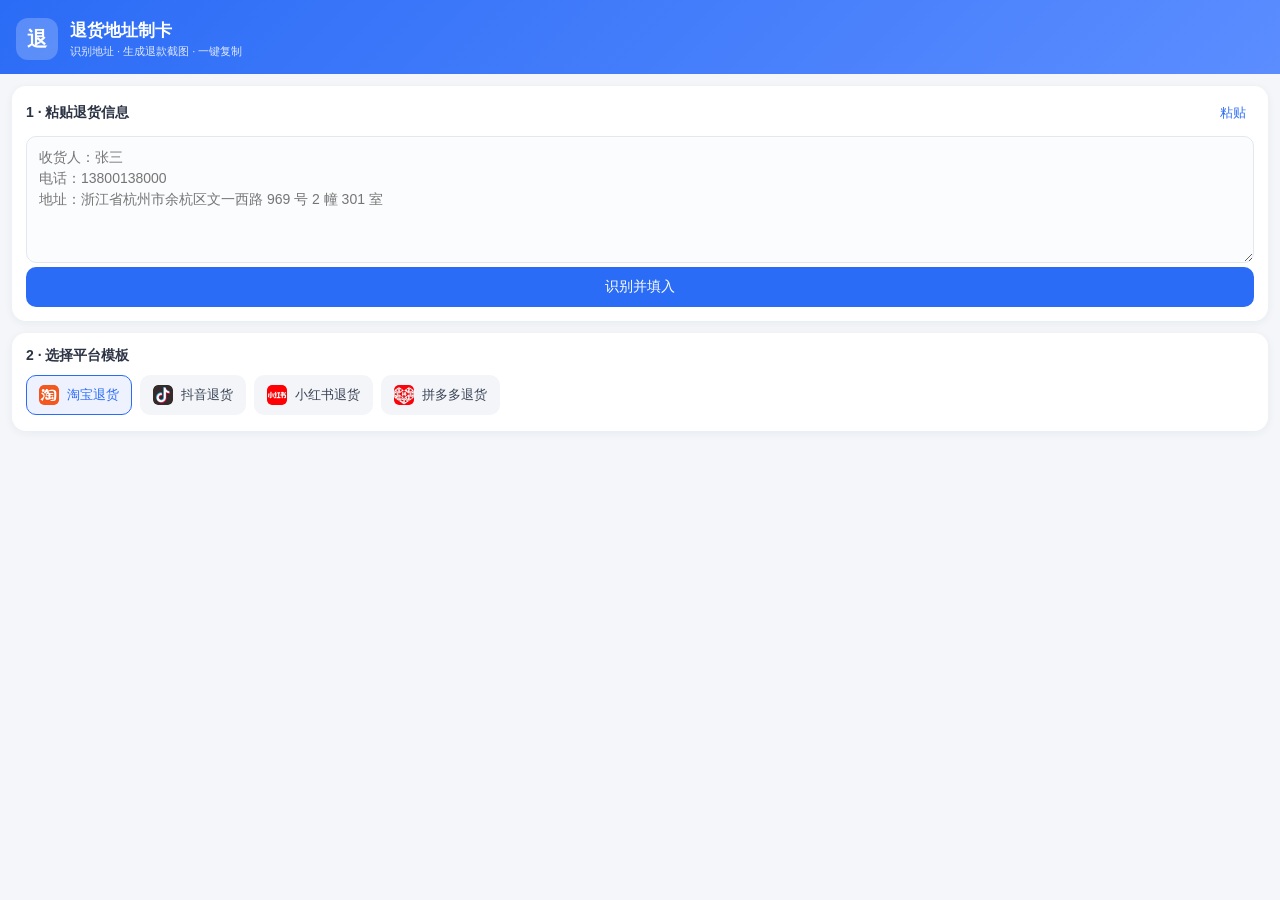
==== app/assets/www/index.html @ 04de7273 "feat: RetCard 1.0 - offline return-address card generator" ====
<!DOCTYPE html>
<html lang="zh-CN">
<head>
<meta charset="utf-8">
<meta name="viewport" content="width=device-width, initial-scale=1, maximum-scale=1, viewport-fit=cover">
<title>退货地址制卡</title>
<link rel="stylesheet" href="style.css">
</head>
<body>

<header class="topbar">
  <div class="logo">退</div>
  <div class="titles">
    <h1>退货地址制卡</h1>
    <p>识别地址 · 生成退款截图 · 一键复制</p>
  </div>
</header>

<main>
  <section class="card">
    <div class="card-head">
      <h2>1 · 粘贴退货信息</h2>
      <button id="btnPaste" class="ghost">粘贴</button>
    </div>
    <textarea id="rawText" rows="5" placeholder="收货人：张三&#10;电话：13800138000&#10;地址：浙江省杭州市余杭区文一西路 969 号 2 幢 301 室"></textarea>
    <button id="btnParse" class="primary">识别并填入</button>
  </section>

  <section class="card">
    <div class="card-head"><h2>2 · 选择平台模板</h2></div>
    <div id="platformList" class="chips"></div>
  </section>

  <section id="parsedCard" class="card hidden">
    <div class="card-head"><h2>3 · 核对信息</h2></div>
    <label>姓名<input id="fName" type="text" placeholder="张三"></label>
    <label>电话<input id="fPhone" type="tel" placeholder="13800138000"></label>
    <label>地址<textarea id="fAddress" rows="3" placeholder="省市区 + 详细门牌"></textarea></label>
    <div class="row">
      <button id="btnGenerate" class="primary grow">生成退款截图</button>
      <button id="btnCopy" class="secondary">复制地址</button>
    </div>
  </section>

  <section id="preview" class="card hidden">
    <div class="card-head">
      <h2 id="previewHint">预览</h2>
      <button id="btnSave" class="primary small">保存到相册</button>
    </div>
    <div class="canvas-wrap"><canvas id="canvas" class="hidden"></canvas></div>
  </section>
</main>

<div id="toast" class="toast"></div>

<script src="images.js"></script>
<script src="templates.js"></script>
<script src="app.js"></script>
</body>
</html>
---- app/assets/www/style.css ----
* { box-sizing: border-box; -webkit-tap-highlight-color: transparent; }
html, body { margin: 0; padding: 0; width: 100%; max-width: 100%; overflow-x: hidden;
  background: #f4f6f9; color: #1b1f28;
  font-family: -apple-system, "PingFang SC", "Noto Sans CJK SC", "Microsoft YaHei", sans-serif; }
body { padding-bottom: 32px; }

.topbar { display: flex; align-items: center; gap: 12px; padding: 18px 16px 14px;
  background: linear-gradient(135deg, #2b6cf6, #5b8dff); color: #fff;
  padding-top: calc(18px + env(safe-area-inset-top)); }
.topbar .logo { width: 42px; height: 42px; border-radius: 12px; background: rgba(255,255,255,.22);
  display: flex; align-items: center; justify-content: center; font-size: 20px; font-weight: 700; }
.topbar h1 { margin: 0; font-size: 17px; font-weight: 600; }
.topbar p { margin: 2px 0 0; font-size: 11px; opacity: .85; }

main { padding: 12px; display: flex; flex-direction: column; gap: 12px; width: 100%; max-width: 100%; }
.card { background: #fff; border-radius: 14px; padding: 14px; box-shadow: 0 2px 10px rgba(23,43,77,.06); min-width: 0; }
.card.hidden, .hidden { display: none; }
.card-head { display: flex; align-items: center; justify-content: space-between; margin-bottom: 10px; }
.card-head h2 { margin: 0; font-size: 14px; font-weight: 600; color: #2b3344; }

textarea, input[type=text], input[type=tel] { width: 100%; border: 1px solid #e3e8ef; border-radius: 10px;
  padding: 10px 12px; font-size: 14px; color: #1b1f28; background: #fbfcfe; outline: none;
  font-family: inherit; line-height: 1.5; resize: vertical; }
textarea:focus, input:focus { border-color: #2b6cf6; background: #fff; }
label { display: block; font-size: 12px; color: #6b7488; margin-bottom: 10px; }
label input, label textarea { margin-top: 6px; font-size: 14px; color: #1b1f28; }

button { border: 0; border-radius: 10px; font-size: 14px; font-family: inherit; cursor: pointer; }
button:active { transform: scale(.985); }
.primary { background: #2b6cf6; color: #fff; padding: 11px 16px; width: 100%; font-weight: 500; }
.primary.small { width: auto; padding: 8px 14px; font-size: 13px; }
.secondary { background: #eef2ff; color: #2b6cf6; padding: 11px 16px; font-weight: 500; }
.ghost { background: transparent; color: #2b6cf6; font-size: 13px; padding: 4px 8px; }
.row { display: flex; gap: 10px; margin-top: 4px; }
.grow { flex: 1; }

.chips { display: flex; gap: 8px; overflow-x: auto; padding-bottom: 2px; min-width: 0; width: 100%; }
.chip { flex: 0 0 auto; display: flex; align-items: center; gap: 8px; padding: 9px 12px;
  border-radius: 10px; background: #f3f5f9; border: 1.5px solid transparent; font-size: 13px; color: #3a4356; }
.chip img { width: 20px; height: 20px; border-radius: 5px; }
.chip.active { border-color: #2b6cf6; background: #eef2ff; color: #2b6cf6; font-weight: 500; }

.canvas-wrap { width: 100%; border-radius: 10px; overflow: hidden; background: #fff; }
#canvas { display: block; width: 100%; height: auto; }

.toast { position: fixed; left: 50%; bottom: 40px; transform: translate(-50%, 12px);
  background: rgba(24,30,44,.92); color: #fff; font-size: 13px; padding: 9px 16px; border-radius: 20px;
  opacity: 0; pointer-events: none; transition: .22s; max-width: 80%; text-align: center; }
.toast.show { opacity: 1; transform: translate(-50%, 0); }
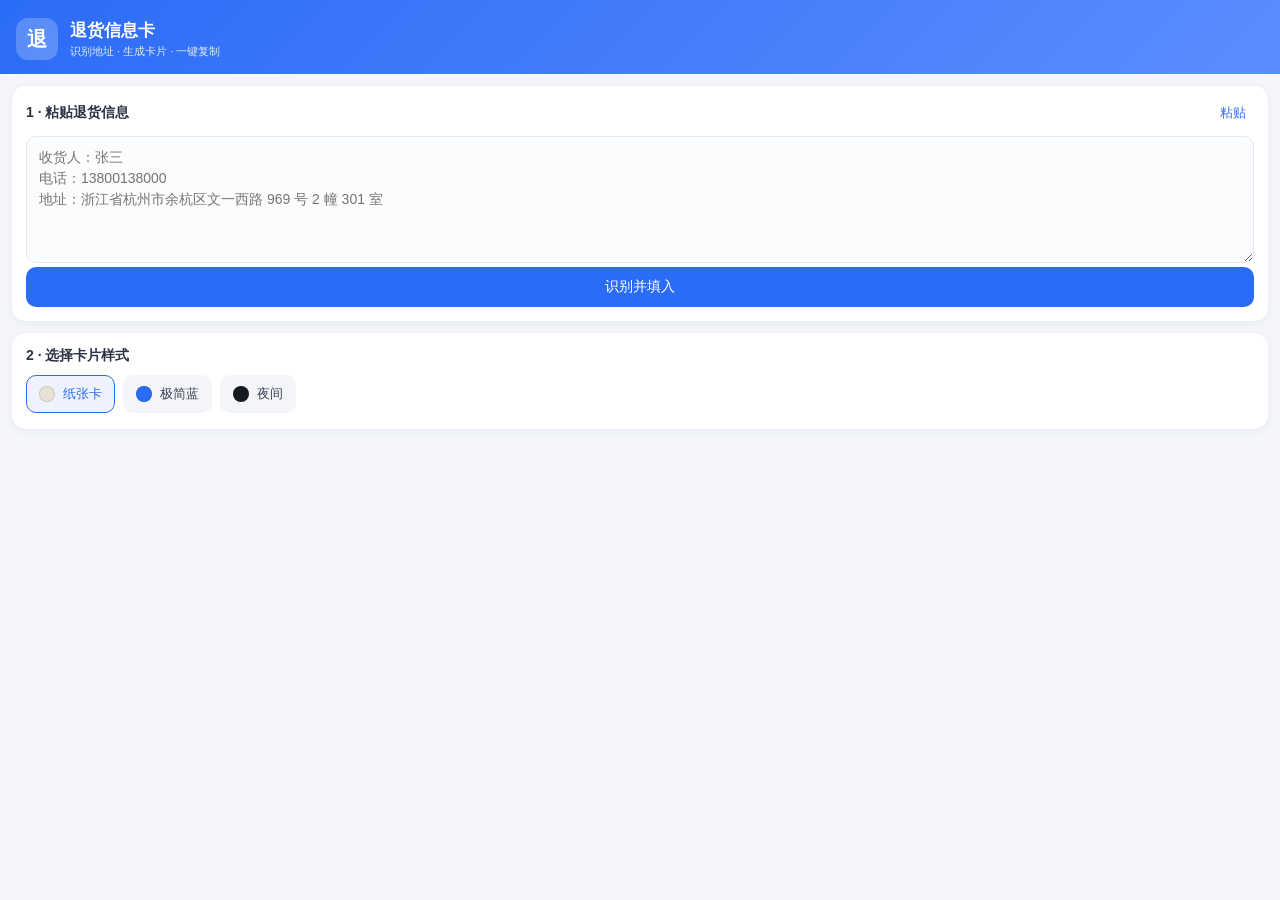
==== commit 530ee497: "feat: v1.1.0 - self-owned card themes, zero third-party assets" ====
--- a/app/assets/www/index.html
+++ b/app/assets/www/index.html
@@ -3,7 +3,7 @@
 <head>
 <meta charset="utf-8">
 <meta name="viewport" content="width=device-width, initial-scale=1, maximum-scale=1, viewport-fit=cover">
-<title>退货地址制卡</title>
+<title>退货信息卡</title>
 <link rel="stylesheet" href="style.css">
 </head>
 <body>
@@ -11,8 +11,8 @@
 <header class="topbar">
   <div class="logo">退</div>
   <div class="titles">
-    <h1>退货地址制卡</h1>
-    <p>识别地址 · 生成退款截图 · 一键复制</p>
+    <h1>退货信息卡</h1>
+    <p>识别地址 · 生成卡片 · 一键复制</p>
   </div>
 </header>
 
@@ -27,17 +27,18 @@
   </section>
 
   <section class="card">
-    <div class="card-head"><h2>2 · 选择平台模板</h2></div>
-    <div id="platformList" class="chips"></div>
+    <div class="card-head"><h2>2 · 选择卡片样式</h2></div>
+    <div id="themeList" class="chips"></div>
   </section>
 
   <section id="parsedCard" class="card hidden">
     <div class="card-head"><h2>3 · 核对信息</h2></div>
-    <label>姓名<input id="fName" type="text" placeholder="张三"></label>
-    <label>电话<input id="fPhone" type="tel" placeholder="13800138000"></label>
-    <label>地址<textarea id="fAddress" rows="3" placeholder="省市区 + 详细门牌"></textarea></label>
+    <label>收件人<input id="fName" type="text" placeholder="张三"></label>
+    <label>联系电话<input id="fPhone" type="tel" placeholder="13800138000"></label>
+    <label>寄回地址<textarea id="fAddress" rows="3" placeholder="省市区 + 详细门牌"></textarea></label>
+    <label>寄回期限（天）<input id="fDays" type="number" min="1" max="90" value="7"></label>
     <div class="row">
-      <button id="btnGenerate" class="primary grow">生成退款截图</button>
+      <button id="btnGenerate" class="primary grow">生成退货卡</button>
       <button id="btnCopy" class="secondary">复制地址</button>
     </div>
   </section>
@@ -53,8 +54,7 @@
 
 <div id="toast" class="toast"></div>
 
-<script src="images.js"></script>
-<script src="templates.js"></script>
+<script src="themes.js"></script>
 <script src="app.js"></script>
 </body>
 </html>
--- a/app/assets/www/style.css
+++ b/app/assets/www/style.css
@@ -37,7 +37,7 @@
 .chips { display: flex; gap: 8px; overflow-x: auto; padding-bottom: 2px; min-width: 0; width: 100%; }
 .chip { flex: 0 0 auto; display: flex; align-items: center; gap: 8px; padding: 9px 12px;
   border-radius: 10px; background: #f3f5f9; border: 1.5px solid transparent; font-size: 13px; color: #3a4356; }
-.chip img { width: 20px; height: 20px; border-radius: 5px; }
+.chip .dot { width: 16px; height: 16px; border-radius: 50%; display: inline-block; box-shadow: inset 0 0 0 1px rgba(0,0,0,.12); }
 .chip.active { border-color: #2b6cf6; background: #eef2ff; color: #2b6cf6; font-weight: 500; }
 
 .canvas-wrap { width: 100%; border-radius: 10px; overflow: hidden; background: #fff; }
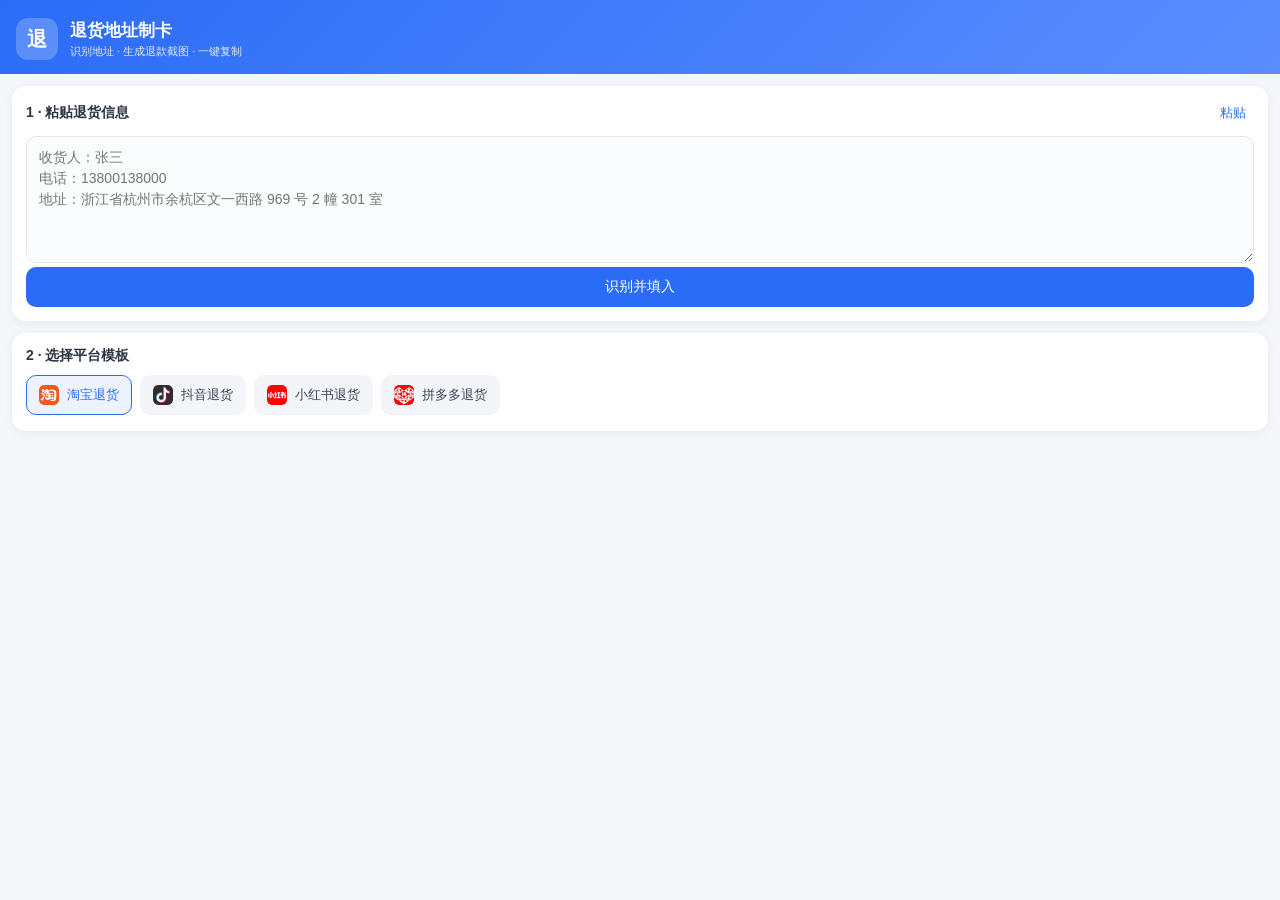
==== commit 1b201f7c: "Revert "feat: v1.1.0 - self-owned card themes, zero third-party assets" This reverts commit 530ee497" ====
--- a/app/assets/www/index.html
+++ b/app/assets/www/index.html
@@ -3,7 +3,7 @@
 <head>
 <meta charset="utf-8">
 <meta name="viewport" content="width=device-width, initial-scale=1, maximum-scale=1, viewport-fit=cover">
-<title>退货信息卡</title>
+<title>退货地址制卡</title>
 <link rel="stylesheet" href="style.css">
 </head>
 <body>
@@ -11,8 +11,8 @@
 <header class="topbar">
   <div class="logo">退</div>
   <div class="titles">
-    <h1>退货信息卡</h1>
-    <p>识别地址 · 生成卡片 · 一键复制</p>
+    <h1>退货地址制卡</h1>
+    <p>识别地址 · 生成退款截图 · 一键复制</p>
   </div>
 </header>
 
@@ -27,18 +27,17 @@
   </section>
 
   <section class="card">
-    <div class="card-head"><h2>2 · 选择卡片样式</h2></div>
-    <div id="themeList" class="chips"></div>
+    <div class="card-head"><h2>2 · 选择平台模板</h2></div>
+    <div id="platformList" class="chips"></div>
   </section>
 
   <section id="parsedCard" class="card hidden">
     <div class="card-head"><h2>3 · 核对信息</h2></div>
-    <label>收件人<input id="fName" type="text" placeholder="张三"></label>
-    <label>联系电话<input id="fPhone" type="tel" placeholder="13800138000"></label>
-    <label>寄回地址<textarea id="fAddress" rows="3" placeholder="省市区 + 详细门牌"></textarea></label>
-    <label>寄回期限（天）<input id="fDays" type="number" min="1" max="90" value="7"></label>
+    <label>姓名<input id="fName" type="text" placeholder="张三"></label>
+    <label>电话<input id="fPhone" type="tel" placeholder="13800138000"></label>
+    <label>地址<textarea id="fAddress" rows="3" placeholder="省市区 + 详细门牌"></textarea></label>
     <div class="row">
-      <button id="btnGenerate" class="primary grow">生成退货卡</button>
+      <button id="btnGenerate" class="primary grow">生成退款截图</button>
       <button id="btnCopy" class="secondary">复制地址</button>
     </div>
   </section>
@@ -54,7 +53,8 @@
 
 <div id="toast" class="toast"></div>
 
-<script src="themes.js"></script>
+<script src="images.js"></script>
+<script src="templates.js"></script>
 <script src="app.js"></script>
 </body>
 </html>
--- a/app/assets/www/style.css
+++ b/app/assets/www/style.css
@@ -37,7 +37,7 @@
 .chips { display: flex; gap: 8px; overflow-x: auto; padding-bottom: 2px; min-width: 0; width: 100%; }
 .chip { flex: 0 0 auto; display: flex; align-items: center; gap: 8px; padding: 9px 12px;
   border-radius: 10px; background: #f3f5f9; border: 1.5px solid transparent; font-size: 13px; color: #3a4356; }
-.chip .dot { width: 16px; height: 16px; border-radius: 50%; display: inline-block; box-shadow: inset 0 0 0 1px rgba(0,0,0,.12); }
+.chip img { width: 20px; height: 20px; border-radius: 5px; }
 .chip.active { border-color: #2b6cf6; background: #eef2ff; color: #2b6cf6; font-weight: 500; }
 
 .canvas-wrap { width: 100%; border-radius: 10px; overflow: hidden; background: #fff; }
